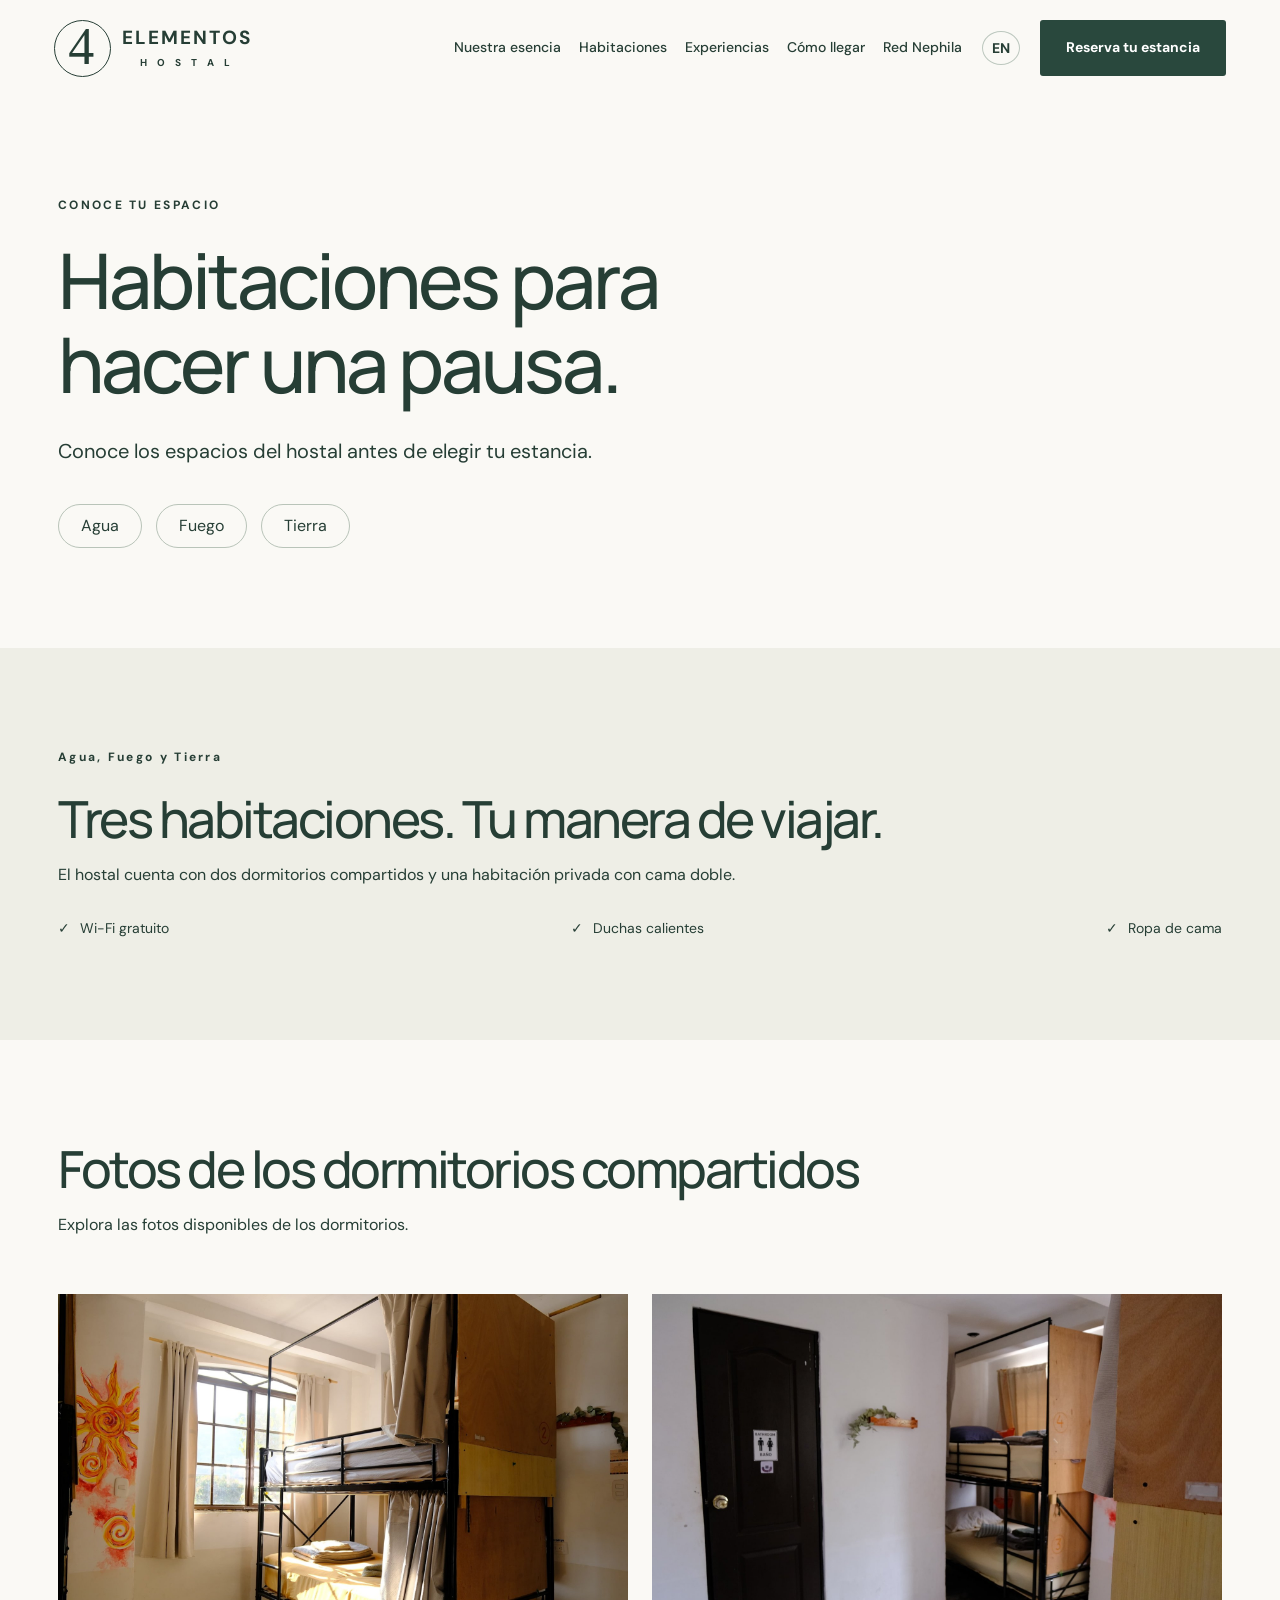
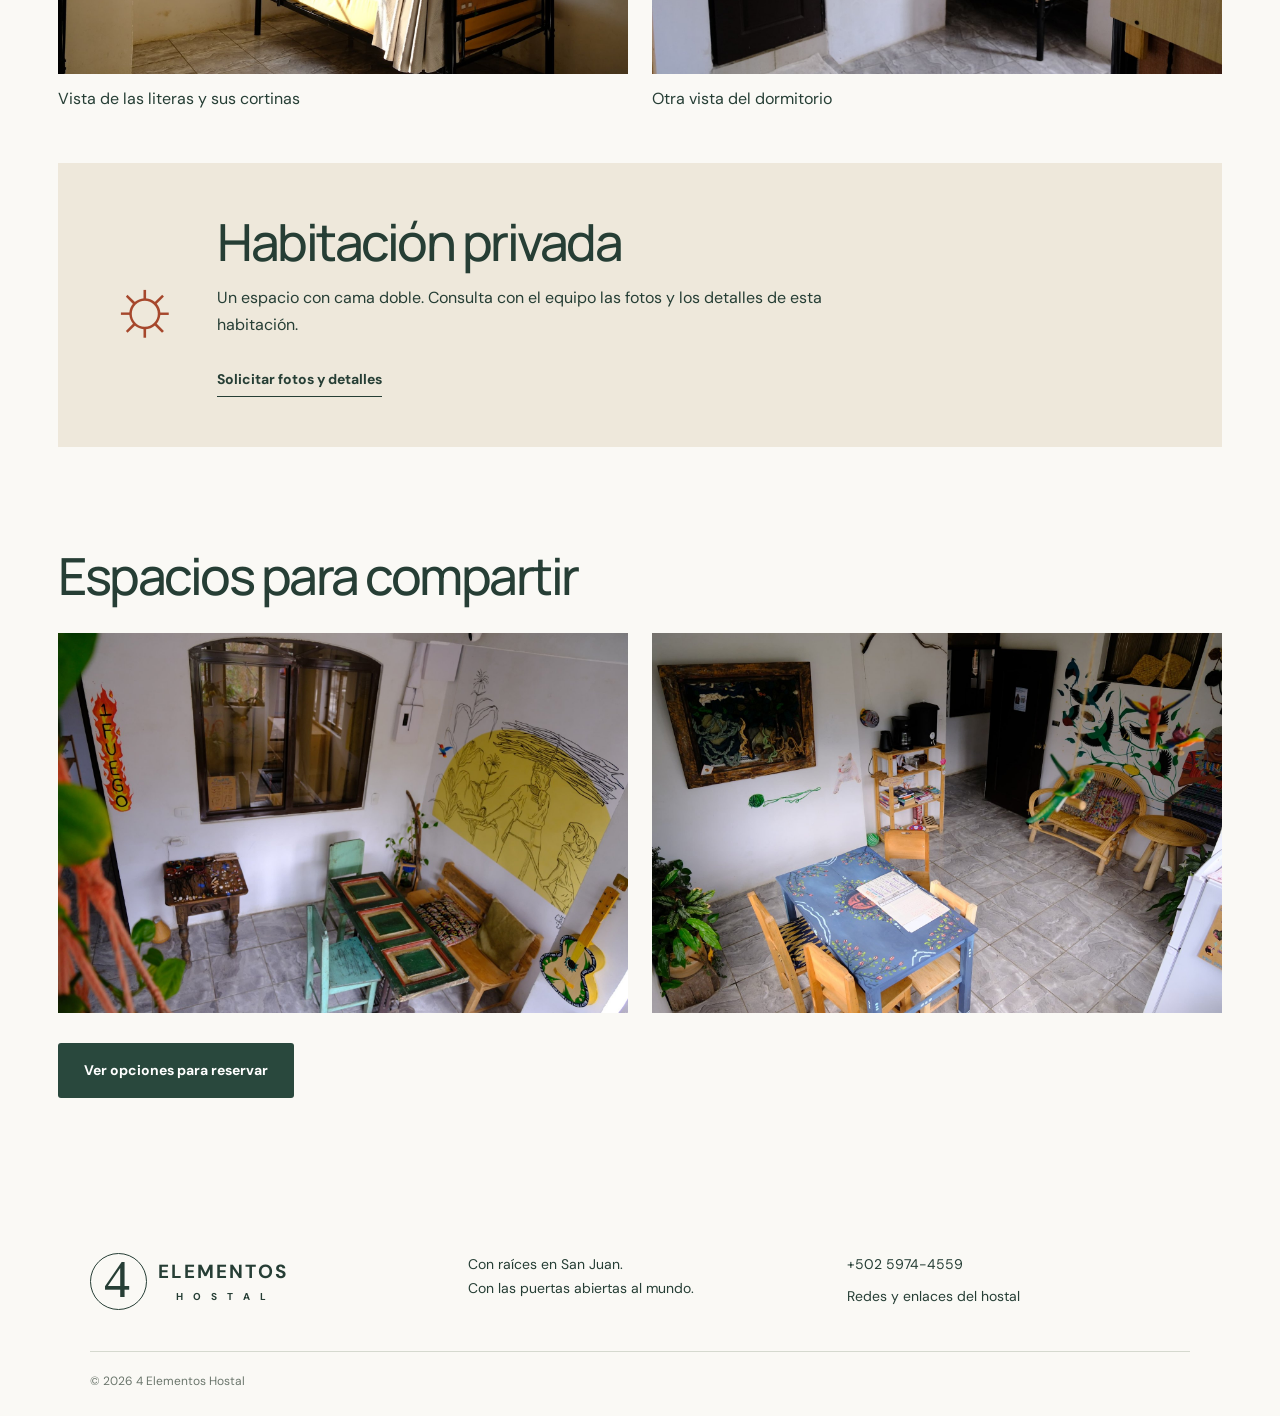
==== habitaciones.html @ 7fc2cef2 "Añadir versión inglesa, galería de habitaciones y página Red Nephila; retirar Hostelworld" ====
<!doctype html>
<html lang="es"><head><meta charset="utf-8"><meta name="viewport" content="width=device-width, initial-scale=1"><title>Habitaciones | 4 Elementos Hostal</title><meta name="description" content="Descansa, comparte y conecta en 4 Elementos Hostal. Hospedaje y experiencias comunitarias en San Juan La Laguna, Guatemala."><link rel="stylesheet" href="style.css"><link rel="icon" href="data:image/svg+xml,%3Csvg xmlns='http://www.w3.org/2000/svg' viewBox='0 0 100 100'%3E%3Crect width='100' height='100' rx='50' fill='%232c493e'/%3E%3Ctext x='50' y='74' text-anchor='middle' font-size='76' fill='white'%3E4%3C/text%3E%3C/svg%3E"></head>
<body><a class="skip" href="#contenido">Ir al contenido</a><header><a class="brand" href="index.html#inicio" aria-label="4 Elementos Hostal, inicio"><span class="brand-mark">4</span><span>ELEMENTOS<small>H O S T A L</small></span></a><button class="menu" aria-expanded="false" aria-controls="nav">Menú</button><nav id="nav"><a href="index.html#nosotros">Nuestra esencia</a><a href="habitaciones.html">Habitaciones</a><a href="index.html#experiencias">Experiencias</a><a href="index.html#ubicacion">Cómo llegar</a><a href="red-nephila.html">Red Nephila</a></nav><a class="language" href="rooms-en.html" lang="en" hreflang="en" aria-label="Read this page in English">EN</a><a class="button header-book" href="index.html#reservar">Reserva tu estancia</a></header>
<main id="contenido"><section class="page-hero wrap"><p class="eyebrow">CONOCE TU ESPACIO</p><h1>Habitaciones para<br>hacer una pausa.</h1><p>Conoce los espacios del hostal antes de elegir tu estancia.</p><div class="room-names"><span>Agua</span><span>Fuego</span><span>Tierra</span></div></section><section class="rooms"><div class="wrap"><p class="eyebrow">Agua, Fuego y Tierra</p><h2>Tres habitaciones. Tu manera de viajar.</h2><p>El hostal cuenta con dos dormitorios compartidos y una habitación privada con cama doble.</p><div class="amenities"><span>Wi-Fi gratuito</span><span>Duchas calientes</span><span>Ropa de cama</span></div></div></section><section class="wrap"><div class="section-head"><div><h2>Fotos de los dormitorios compartidos</h2><p>Explora las fotos disponibles de los dormitorios.</p></div></div><div class="room-gallery"><button data-photo="5" aria-label="Ampliar foto del dormitorio"><img src="assets/hostal-5.jpg" alt="Vista de las literas y sus cortinas"><span>Vista de las literas y sus cortinas</span></button><button data-photo="6" aria-label="Ampliar foto del dormitorio"><img src="assets/hostal-6.jpg" alt="Otra vista del dormitorio"><span>Otra vista del dormitorio</span></button></div><div class="private-detail"><span class="sun" aria-hidden="true">☼</span><div><h2>Habitación privada</h2><p>Un espacio con cama doble. Consulta con el equipo las fotos y los detalles de esta habitación.</p><a class="text-link" href="https://wa.me/50259744559?text=Hola%2C%20%C2%BFpodr%C3%ADan%20compartir%20fotos%20y%20detalles%20de%20la%20habitaci%C3%B3n%20privada%3F" target="_blank" rel="noopener">Solicitar fotos y detalles</a></div></div></section><section class="wrap shared-spaces"><h2>Espacios para compartir</h2><div class="room-gallery"><button data-photo="2" aria-label="Ampliar foto del área común"><img src="assets/hostal-2.jpg" alt="Arte local, guitarra y área de convivencia del hostal" loading="lazy"></button><button data-photo="4" aria-label="Ampliar foto del área común"><img src="assets/hostal-4.jpg" alt="Área común con libros y muebles pintados a mano" loading="lazy"></button></div><a class="button" href="index.html#reservar">Ver opciones para reservar</a></section></main><footer><a class="brand" href="index.html#inicio"><span class="brand-mark">4</span><span>ELEMENTOS<small>H O S T A L</small></span></a><p>Con raíces en San Juan.<br>Con las puertas abiertas al mundo.</p><div><a href="tel:+50259744559">+502 5974-4559</a><a href="https://linktr.ee/4elementoshostal" target="_blank" rel="noopener">Redes y enlaces del hostal</a></div><small>© <span id="year">2026</span> 4 Elementos Hostal</small></footer>
<dialog aria-label="Galería de fotos"><button class="close" aria-label="Cerrar galería">Cerrar ×</button><img alt=""><p></p></dialog><script src="app.js"></script></body></html>
---- style.css ----
@import url('https://fonts.googleapis.com/css2?family=DM+Sans:wght@400;500;600;700&family=Manrope:wght@400;500;600;700;800&display=swap');
:root{--green:#29483d;--ink:#263e35;--paper:#faf9f5;--sand:#e6c394;--rust:#a6472c}*{box-sizing:border-box}html{scroll-behavior:smooth;scroll-padding-top:96px}body{margin:0;background:var(--paper);color:var(--ink);font-family:'DM Sans',sans-serif;font-size:16px;line-height:1.65}a{color:inherit;text-decoration:none}button{font:inherit;cursor:pointer}img{display:block;width:100%;object-fit:cover}a,button{ -webkit-tap-highlight-color:transparent}a:focus-visible,button:focus-visible,summary:focus-visible{outline:3px solid #d28b3b;outline-offset:6px}.skip{position:fixed;top:-100px;background:white;padding:12px;z-index:100}.skip:focus{top:0}header{height:96px;padding:0 4.2%;display:flex;align-items:center;gap:40px;background:var(--paper);position:sticky;top:0;z-index:10}.brand{display:flex;gap:11px;align-items:center;line-height:1.1;font-size:19px;letter-spacing:2px;font-weight:700}.brand small{display:block;text-align:center;font-size:10px;margin-top:8px;letter-spacing:4px}.brand-mark{font-family:Georgia,serif;font-size:52px;font-weight:400;line-height:1;border:1px solid currentColor;border-radius:50%;width:57px;height:57px;text-align:center}nav{display:flex;gap:26px;margin-left:auto;font-size:14px;font-weight:500}nav a:hover,.text-link:hover{color:var(--rust)}.button{display:inline-flex;align-items:center;justify-content:center;background:var(--green);color:white;padding:15px 25px;font-size:14px;font-weight:700;border:1px solid transparent;border-radius:3px;transition:transform .2s,background .2s}.button:hover{transform:translateY(-2px);background:#3d5e50}.menu{display:none}.hero{height:min(740px,calc(100svh - 96px));min-height:560px;position:relative;color:white}.hero-image,.hero-shade{position:absolute;inset:0;height:100%}.hero-image{object-position:center 52%}.hero-shade{background:linear-gradient(90deg,rgba(11,27,21,.78),rgba(11,27,21,.18) 85%),linear-gradient(0deg,rgba(11,27,21,.5),transparent 35%)}.hero-copy{position:relative;padding:82px 7%;}.eyebrow{font-size:12px;font-weight:700;letter-spacing:2.3px;margin:0 0 22px}h1,h2,h3{font-family:Manrope,sans-serif;letter-spacing:-2.5px;font-weight:500;line-height:1.1;margin:0}h1{font-size:clamp(62px,7.1vw,108px);letter-spacing:-5px}h2{font-size:clamp(36px,4vw,58px)}h3{font-size:30px;letter-spacing:-1px}.hero-copy>p:not(.eyebrow){font-size:19px;margin:26px 0 30px;line-height:1.6}.sand{background:var(--sand);color:#263e35}.sand:hover{background:#f0d2ad}.hero-bottom{position:absolute;bottom:28px;left:7%;right:7%;display:flex;justify-content:space-between;font-size:13px;letter-spacing:.6px}.hero-bottom a{border-bottom:1px solid #ffffff80}.elements{display:flex;justify-content:space-evenly;padding:24px 5%;border-bottom:1px solid #deded3;font-size:17px;letter-spacing:2px}.wrap{max-width:1260px;margin:auto;padding:100px 48px}.intro{display:grid;grid-template-columns:1fr 1fr;gap:110px;align-items:center}.intro p:not(.eyebrow){max-width:480px;color:#526057}.text-link{display:inline-block;border-bottom:1px solid currentColor;padding-bottom:5px;font-size:14px;font-weight:700;margin-top:14px}figure{margin:0}figure img{height:510px;object-position:center 65%;border-radius:180px 180px 3px 3px}figcaption{font-size:13px;margin-top:13px;color:#667268;text-align:center}.rooms{background:#eeeee6}.section-head{display:flex;justify-content:space-between;align-items:flex-end;gap:35px;margin-bottom:40px}.section-head>p{font-size:15px;color:#5d695f;margin:0}.room-grid{display:grid;grid-template-columns:1.65fr 1fr;gap:24px}.room-photo{position:relative;min-height:460px;color:white;overflow:hidden}.room-photo img{height:100%;position:absolute}.room-photo:after{content:'';position:absolute;inset:0;background:linear-gradient(0deg,#10231fe6,transparent 80%)}.room-photo>div{position:absolute;bottom:32px;left:32px;right:20px;z-index:1}.room-photo .eyebrow{display:block;margin-bottom:12px}.room-grid a{display:inline-block;border-bottom:1px solid currentColor;margin-top:22px;font-size:14px}.private-room{background:#b85236;color:#fff9ef;padding:34px 40px;display:flex;flex-direction:column;align-items:flex-start;justify-content:center}.private-room h3{font-size:42px}.private-room .sun{font-size:60px;line-height:1;margin-bottom:24px}.private-room p:not(.eyebrow){margin-bottom:0}.amenities{display:flex;flex-wrap:wrap;justify-content:space-between;gap:20px;font-size:14px;margin-top:28px}.amenities span:before{content:'✓';margin-right:10px}.experience-layout{display:grid;grid-template-columns:1.15fr 1fr;gap:70px;align-items:center}.experience-layout>img{height:560px}.experience-list article{padding:24px 0;border-bottom:1px solid #d5d9cf}.experience-list article:first-child{padding-top:0}.experience-list span{font-size:11px;font-weight:700;letter-spacing:2px;color:var(--rust)}.experience-list h3{margin-top:12px}.experience-list p{font-size:15px;color:#5d695f;margin-bottom:0}.gallery-section{padding-bottom:100px}.gallery-section .wrap{padding-top:0;padding-bottom:0}.section-head>span{font-size:13px;color:#667268}.gallery{display:grid;grid-template-columns:1.25fr 1fr 1fr;gap:18px;padding:0 4%}.gallery button{padding:0;border:0;background:none;overflow:hidden}.gallery img{height:310px;transition:transform .5s}.gallery button:hover img{transform:scale(1.04)}.location{border-top:1px solid #d5d9cf;display:grid;grid-template-columns:1fr 1fr;gap:110px}.location .button{margin-top:18px}.arrival{padding-top:10px}.arrival>p{color:#5d695f}.arrival>.text-link{margin:0 0 30px}details{border-top:1px solid #d5d9cf;padding:18px 0}summary{cursor:pointer;font-size:15px;font-weight:600}details p{font-size:14px}.booking{background:var(--green);color:var(--paper);text-align:center;padding:85px 24px}.booking h2{font-size:clamp(42px,5vw,68px)}.booking-buttons{display:flex;justify-content:center;gap:16px;margin-top:28px}.outline{border-color:#a5b4a9}.booking-note{font-size:12px;color:#ccd4c9;margin:22px 0 0}footer{display:grid;grid-template-columns:1fr 1fr 1fr;gap:35px;padding:55px 7% 25px;align-items:start}footer p{font-size:14px;margin:0}footer>div a{display:block;font-size:14px;margin-bottom:8px}footer>small{grid-column:1/-1;border-top:1px solid #d5d9cf;padding-top:20px;font-size:12px;color:#6b766c}dialog{border:0;padding:50px 18px 12px;background:var(--paper);max-width:90vw;max-height:92vh;width:1000px}dialog::backdrop{background:#10231fe6}dialog img{height:70vh;object-fit:contain}dialog p{text-align:center;margin:6px 0}.close{position:absolute;right:16px;top:10px;border:0;background:none;color:var(--ink);font-size:16px}
@media(min-width:1500px){.hero-copy{padding-top:110px}}@media(max-width:1050px){header{gap:18px;padding:0 25px}nav{gap:15px}nav a{font-size:12px}.header-book{padding:12px 16px}.intro,.location{gap:50px}.experience-layout{gap:36px}.brand{font-size:16px}.brand-mark{font-size:45px;width:50px;height:50px}}@media(max-width:760px){header{height:80px;padding:0 20px;gap:14px}.brand{font-size:14px;letter-spacing:1px}.brand small{font-size:8px;letter-spacing:2px}.brand-mark{height:42px;width:42px;font-size:39px}.header-book{margin-left:auto;font-size:12px;padding:11px 13px}.menu{display:block;border:0;background:none;padding:8px;font-size:14px;order:3}nav{display:none;position:absolute;top:80px;left:0;right:0;background:var(--paper);padding:22px;box-shadow:0 8px 12px #0001}nav.open{display:flex;flex-direction:column}nav a{font-size:16px;padding:8px}.hero{min-height:600px;height:calc(90svh - 80px)}.hero-copy{padding:74px 7%}.hero-image{object-position:58% center}.hero h1{font-size:68px;letter-spacing:-3.5px}.hero .eyebrow{font-size:10px;letter-spacing:1.8px}.hero-copy>p:not(.eyebrow){font-size:17px}.hero-bottom{font-size:11px}.hero-bottom span{max-width:170px}.elements{font-size:13px;letter-spacing:1px;padding:20px 10px}.wrap{padding:65px 24px}.intro,.location,.experience-layout{grid-template-columns:1fr;gap:36px}.intro figure img{height:430px;max-width:450px;margin:auto}.section-head{display:block}.section-head>p,.section-head>span{display:block;margin-top:22px}.room-grid{grid-template-columns:1fr}.room-photo{min-height:400px}.private-room{padding:36px;min-height:360px}.private-room h3 br{display:none}.amenities{justify-content:flex-start;gap:15px 22px;font-size:13px}.experience-layout>img{height:350px}.gallery{padding:0 24px;gap:10px;grid-template-columns:1fr 1fr}.gallery button:first-child{grid-column:1/-1}.gallery img{height:190px}.gallery button:first-child img{height:280px}.gallery-section{padding-bottom:60px}.booking-buttons{flex-direction:column;max-width:320px;margin:28px auto 0}footer{grid-template-columns:1fr;padding:40px 24px 24px;gap:25px}.booking{padding:65px 24px}html{scroll-padding-top:80px}dialog img{height:60vh}h2{letter-spacing:-1.5px}}
@media(prefers-reduced-motion:reduce){html{scroll-behavior:auto}*{transition:none!important}}
.language{font-size:14px;font-weight:700;border:1px solid #bdc8bf;border-radius:50%;padding:9px;line-height:1;flex-shrink:0}.language:hover{background:#e6c394}.page-hero h1{font-size:clamp(46px,6vw,80px);letter-spacing:-3px}.page-hero>p:not(.eyebrow){max-width:620px;font-size:20px;margin:28px 0}.room-names{display:flex;gap:14px;margin-top:36px}.room-names span{border:1px solid #b9c4b9;padding:8px 22px;border-radius:30px}.room-gallery{display:grid;grid-template-columns:1fr 1fr;gap:24px;margin:30px 0}.room-gallery button{padding:0;border:0;background:none;color:var(--ink);text-align:left;font-size:16px}.room-gallery img{height:380px;object-fit:cover}.room-gallery span{display:block;padding-top:12px}.private-detail{display:flex;align-items:center;gap:36px;padding:50px;background:#eee8db;margin-top:50px}.private-detail .sun{font-size:80px;color:var(--rust)}.private-detail p{max-width:650px}.shared-spaces{padding-top:0}.nephila-hero{background:var(--green);color:var(--paper)}.nephila-hero h1{font-size:clamp(56px,9vw,120px)}.nephila-hero p:not(.eyebrow){max-width:670px;font-size:22px;margin:30px 0 0}.network-sections{max-width:1000px}.network-sections article{padding:0 0 48px;margin-bottom:48px;border-bottom:1px solid #cbd3c7}.network-sections article>p:not(.eyebrow){max-width:650px;font-size:18px}.network-sections h2{font-size:42px}header{gap:20px}nav{gap:18px}.header-book{white-space:nowrap}
@media(max-width:1100px) and (min-width:761px){header{padding:0 18px;gap:12px}.brand{font-size:14px}.brand-mark{width:42px;height:42px;font-size:39px}nav{gap:12px}nav a{font-size:12px}.header-book{font-size:12px;padding:12px}.language{padding:7px}}
@media(max-width:850px){header{height:80px;padding:0 16px;gap:12px}.menu{display:block;border:0;background:none;padding:8px;font-size:14px;order:3}nav{display:none;position:absolute;top:80px;left:0;right:0;background:var(--paper);padding:22px;box-shadow:0 8px 12px #0001}nav.open{display:flex;flex-direction:column}nav a{font-size:16px;padding:8px}.language{margin-left:auto}.header-book{margin-left:0}.room-gallery img{height:280px}.page-hero{padding-top:64px}}
@media(max-width:520px){header .brand{font-size:11px;gap:6px}header .brand-mark{width:35px;height:35px;font-size:32px}header .brand small{font-size:7px;letter-spacing:1px}.header-book{font-size:11px;padding:9px 7px}header{gap:7px;padding:0 10px}.menu{font-size:12px;padding:5px}.language{font-size:12px;padding:7px}.room-gallery{grid-template-columns:1fr}.room-gallery img{height:290px}.private-detail{padding:28px;display:block}.private-detail .sun{font-size:50px}.page-hero h1{letter-spacing:-2px}.network-sections h2{font-size:34px}}
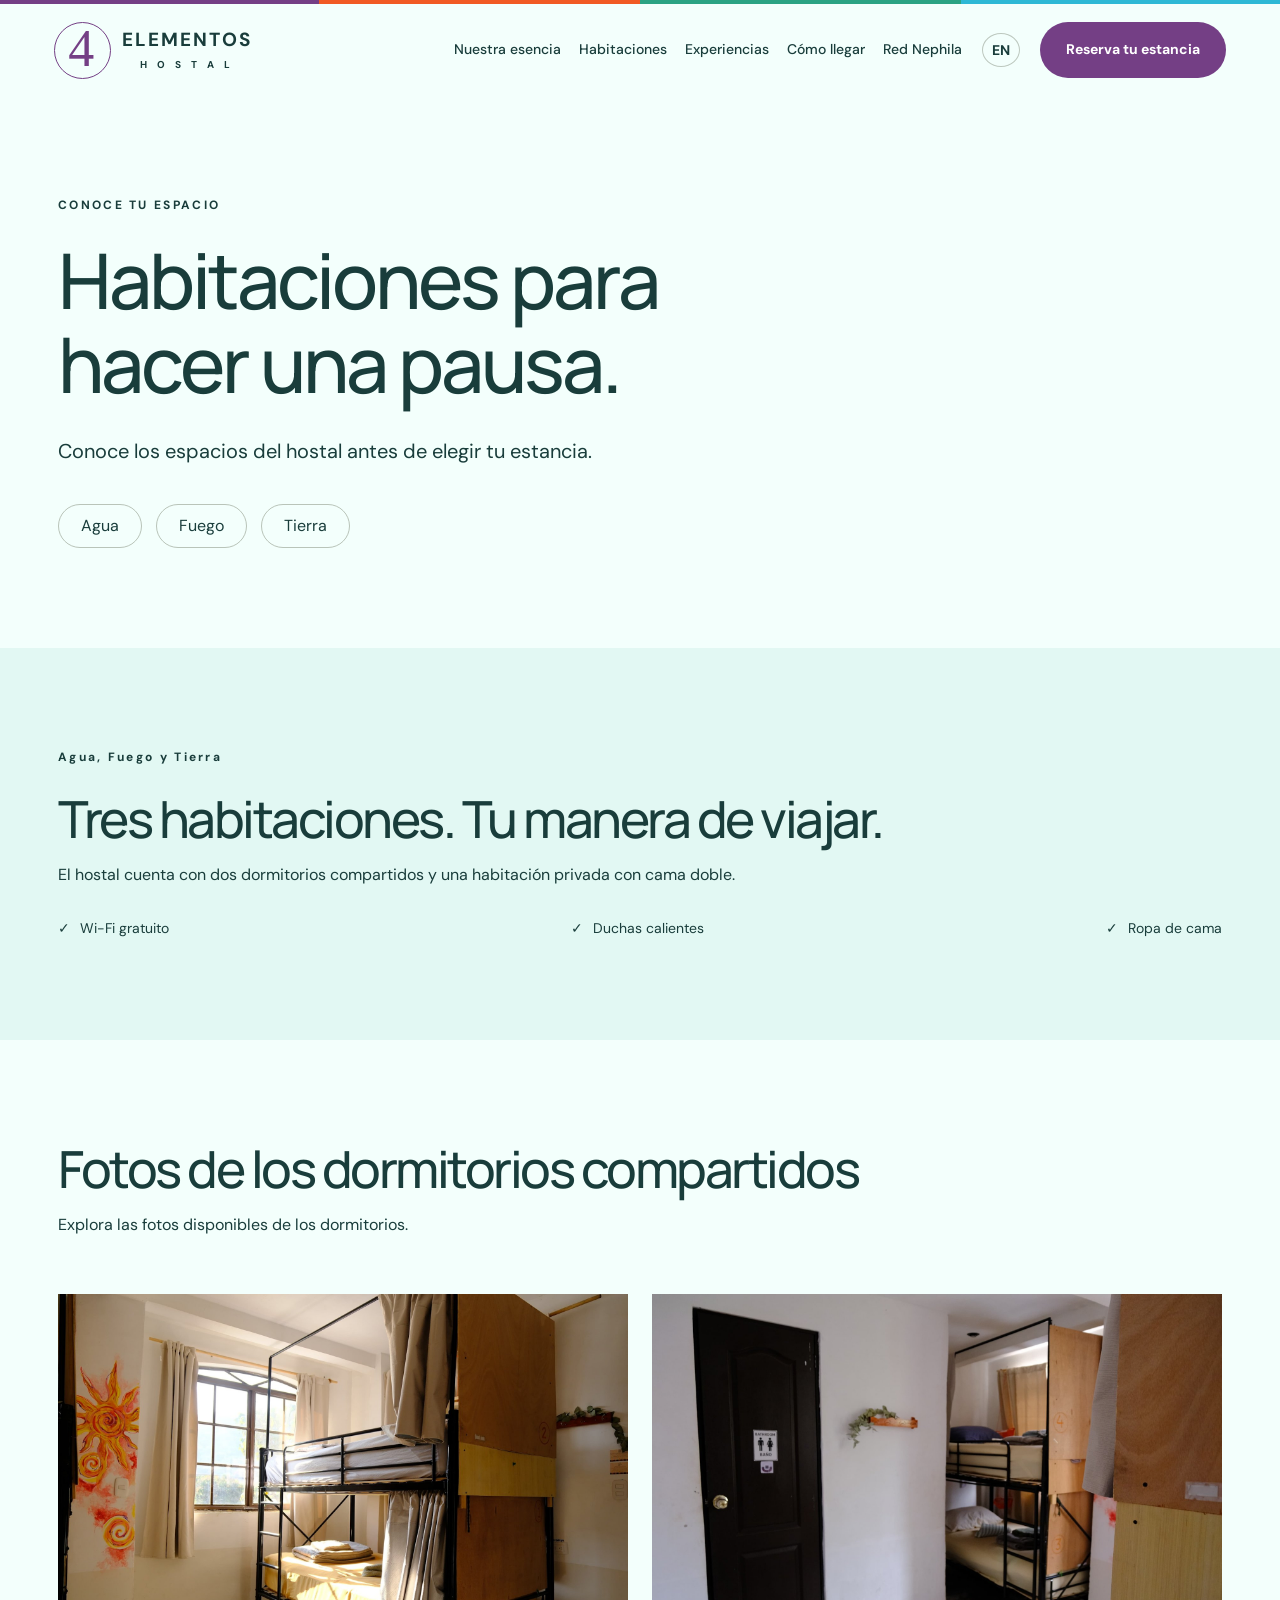
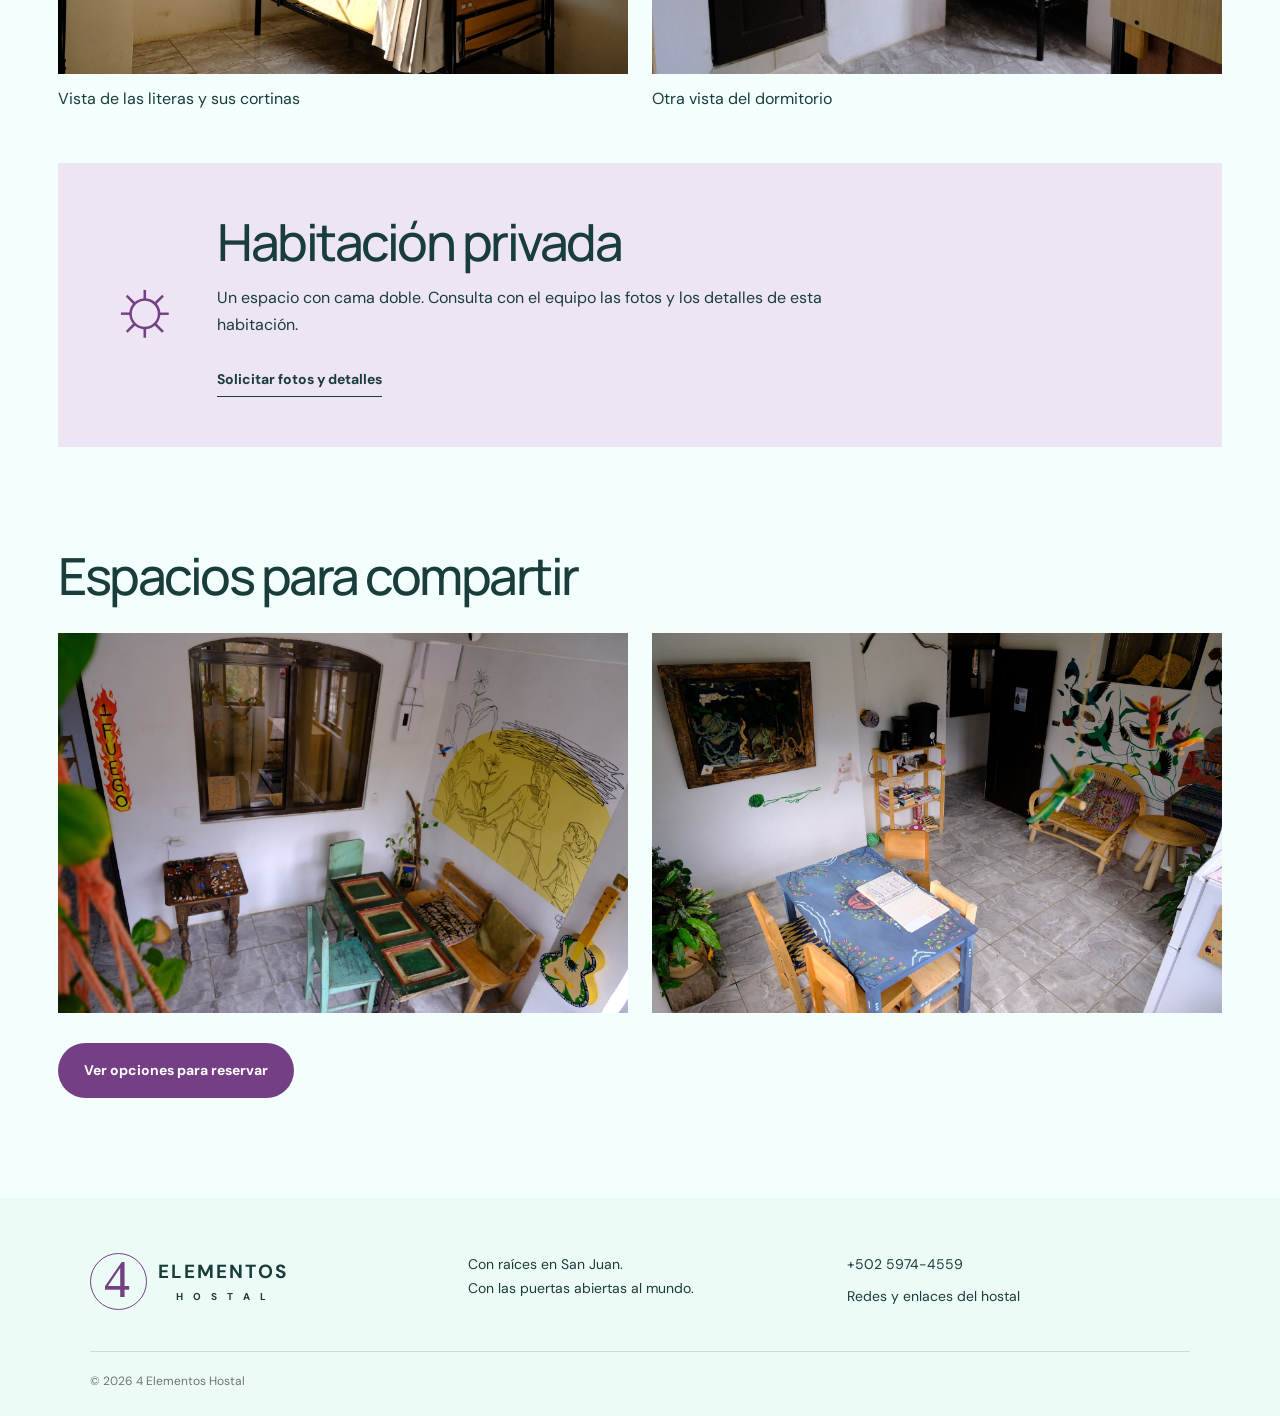
==== commit aa03e6f9: "Apply ethical tourism brochure palette, artwork and bilingual network content" ====
--- a/habitaciones.html
+++ b/habitaciones.html
@@ -1,5 +1,5 @@
 <!doctype html>
-<html lang="es"><head><meta charset="utf-8"><meta name="viewport" content="width=device-width, initial-scale=1"><title>Habitaciones | 4 Elementos Hostal</title><meta name="description" content="Descansa, comparte y conecta en 4 Elementos Hostal. Hospedaje y experiencias comunitarias en San Juan La Laguna, Guatemala."><link rel="stylesheet" href="style.css"><link rel="icon" href="data:image/svg+xml,%3Csvg xmlns='http://www.w3.org/2000/svg' viewBox='0 0 100 100'%3E%3Crect width='100' height='100' rx='50' fill='%232c493e'/%3E%3Ctext x='50' y='74' text-anchor='middle' font-size='76' fill='white'%3E4%3C/text%3E%3C/svg%3E"></head>
+<html lang="es"><head><meta charset="utf-8"><meta name="viewport" content="width=device-width, initial-scale=1"><title>Habitaciones | 4 Elementos Hostal</title><meta name="description" content="Descansa, comparte y conecta en 4 Elementos Hostal. Hospedaje y experiencias comunitarias en San Juan La Laguna, Guatemala."><link rel="stylesheet" href="style.css?v=20261125"><link rel="icon" href="data:image/svg+xml,%3Csvg xmlns='http://www.w3.org/2000/svg' viewBox='0 0 100 100'%3E%3Crect width='100' height='100' rx='50' fill='%232c493e'/%3E%3Ctext x='50' y='74' text-anchor='middle' font-size='76' fill='white'%3E4%3C/text%3E%3C/svg%3E"></head>
 <body><a class="skip" href="#contenido">Ir al contenido</a><header><a class="brand" href="index.html#inicio" aria-label="4 Elementos Hostal, inicio"><span class="brand-mark">4</span><span>ELEMENTOS<small>H O S T A L</small></span></a><button class="menu" aria-expanded="false" aria-controls="nav">Menú</button><nav id="nav"><a href="index.html#nosotros">Nuestra esencia</a><a href="habitaciones.html">Habitaciones</a><a href="index.html#experiencias">Experiencias</a><a href="index.html#ubicacion">Cómo llegar</a><a href="red-nephila.html">Red Nephila</a></nav><a class="language" href="rooms-en.html" lang="en" hreflang="en" aria-label="Read this page in English">EN</a><a class="button header-book" href="index.html#reservar">Reserva tu estancia</a></header>
 <main id="contenido"><section class="page-hero wrap"><p class="eyebrow">CONOCE TU ESPACIO</p><h1>Habitaciones para<br>hacer una pausa.</h1><p>Conoce los espacios del hostal antes de elegir tu estancia.</p><div class="room-names"><span>Agua</span><span>Fuego</span><span>Tierra</span></div></section><section class="rooms"><div class="wrap"><p class="eyebrow">Agua, Fuego y Tierra</p><h2>Tres habitaciones. Tu manera de viajar.</h2><p>El hostal cuenta con dos dormitorios compartidos y una habitación privada con cama doble.</p><div class="amenities"><span>Wi-Fi gratuito</span><span>Duchas calientes</span><span>Ropa de cama</span></div></div></section><section class="wrap"><div class="section-head"><div><h2>Fotos de los dormitorios compartidos</h2><p>Explora las fotos disponibles de los dormitorios.</p></div></div><div class="room-gallery"><button data-photo="5" aria-label="Ampliar foto del dormitorio"><img src="assets/hostal-5.jpg" alt="Vista de las literas y sus cortinas"><span>Vista de las literas y sus cortinas</span></button><button data-photo="6" aria-label="Ampliar foto del dormitorio"><img src="assets/hostal-6.jpg" alt="Otra vista del dormitorio"><span>Otra vista del dormitorio</span></button></div><div class="private-detail"><span class="sun" aria-hidden="true">☼</span><div><h2>Habitación privada</h2><p>Un espacio con cama doble. Consulta con el equipo las fotos y los detalles de esta habitación.</p><a class="text-link" href="https://wa.me/50259744559?text=Hola%2C%20%C2%BFpodr%C3%ADan%20compartir%20fotos%20y%20detalles%20de%20la%20habitaci%C3%B3n%20privada%3F" target="_blank" rel="noopener">Solicitar fotos y detalles</a></div></div></section><section class="wrap shared-spaces"><h2>Espacios para compartir</h2><div class="room-gallery"><button data-photo="2" aria-label="Ampliar foto del área común"><img src="assets/hostal-2.jpg" alt="Arte local, guitarra y área de convivencia del hostal" loading="lazy"></button><button data-photo="4" aria-label="Ampliar foto del área común"><img src="assets/hostal-4.jpg" alt="Área común con libros y muebles pintados a mano" loading="lazy"></button></div><a class="button" href="index.html#reservar">Ver opciones para reservar</a></section></main><footer><a class="brand" href="index.html#inicio"><span class="brand-mark">4</span><span>ELEMENTOS<small>H O S T A L</small></span></a><p>Con raíces en San Juan.<br>Con las puertas abiertas al mundo.</p><div><a href="tel:+50259744559">+502 5974-4559</a><a href="https://linktr.ee/4elementoshostal" target="_blank" rel="noopener">Redes y enlaces del hostal</a></div><small>© <span id="year">2026</span> 4 Elementos Hostal</small></footer>
 <dialog aria-label="Galería de fotos"><button class="close" aria-label="Cerrar galería">Cerrar ×</button><img alt=""><p></p></dialog><script src="app.js"></script></body></html>
--- a/style.css
+++ b/style.css
@@ -1,8 +1,14 @@
 @import url('https://fonts.googleapis.com/css2?family=DM+Sans:wght@400;500;600;700&family=Manrope:wght@400;500;600;700;800&display=swap');
-:root{--green:#29483d;--ink:#263e35;--paper:#faf9f5;--sand:#e6c394;--rust:#a6472c}*{box-sizing:border-box}html{scroll-behavior:smooth;scroll-padding-top:96px}body{margin:0;background:var(--paper);color:var(--ink);font-family:'DM Sans',sans-serif;font-size:16px;line-height:1.65}a{color:inherit;text-decoration:none}button{font:inherit;cursor:pointer}img{display:block;width:100%;object-fit:cover}a,button{ -webkit-tap-highlight-color:transparent}a:focus-visible,button:focus-visible,summary:focus-visible{outline:3px solid #d28b3b;outline-offset:6px}.skip{position:fixed;top:-100px;background:white;padding:12px;z-index:100}.skip:focus{top:0}header{height:96px;padding:0 4.2%;display:flex;align-items:center;gap:40px;background:var(--paper);position:sticky;top:0;z-index:10}.brand{display:flex;gap:11px;align-items:center;line-height:1.1;font-size:19px;letter-spacing:2px;font-weight:700}.brand small{display:block;text-align:center;font-size:10px;margin-top:8px;letter-spacing:4px}.brand-mark{font-family:Georgia,serif;font-size:52px;font-weight:400;line-height:1;border:1px solid currentColor;border-radius:50%;width:57px;height:57px;text-align:center}nav{display:flex;gap:26px;margin-left:auto;font-size:14px;font-weight:500}nav a:hover,.text-link:hover{color:var(--rust)}.button{display:inline-flex;align-items:center;justify-content:center;background:var(--green);color:white;padding:15px 25px;font-size:14px;font-weight:700;border:1px solid transparent;border-radius:3px;transition:transform .2s,background .2s}.button:hover{transform:translateY(-2px);background:#3d5e50}.menu{display:none}.hero{height:min(740px,calc(100svh - 96px));min-height:560px;position:relative;color:white}.hero-image,.hero-shade{position:absolute;inset:0;height:100%}.hero-image{object-position:center 52%}.hero-shade{background:linear-gradient(90deg,rgba(11,27,21,.78),rgba(11,27,21,.18) 85%),linear-gradient(0deg,rgba(11,27,21,.5),transparent 35%)}.hero-copy{position:relative;padding:82px 7%;}.eyebrow{font-size:12px;font-weight:700;letter-spacing:2.3px;margin:0 0 22px}h1,h2,h3{font-family:Manrope,sans-serif;letter-spacing:-2.5px;font-weight:500;line-height:1.1;margin:0}h1{font-size:clamp(62px,7.1vw,108px);letter-spacing:-5px}h2{font-size:clamp(36px,4vw,58px)}h3{font-size:30px;letter-spacing:-1px}.hero-copy>p:not(.eyebrow){font-size:19px;margin:26px 0 30px;line-height:1.6}.sand{background:var(--sand);color:#263e35}.sand:hover{background:#f0d2ad}.hero-bottom{position:absolute;bottom:28px;left:7%;right:7%;display:flex;justify-content:space-between;font-size:13px;letter-spacing:.6px}.hero-bottom a{border-bottom:1px solid #ffffff80}.elements{display:flex;justify-content:space-evenly;padding:24px 5%;border-bottom:1px solid #deded3;font-size:17px;letter-spacing:2px}.wrap{max-width:1260px;margin:auto;padding:100px 48px}.intro{display:grid;grid-template-columns:1fr 1fr;gap:110px;align-items:center}.intro p:not(.eyebrow){max-width:480px;color:#526057}.text-link{display:inline-block;border-bottom:1px solid currentColor;padding-bottom:5px;font-size:14px;font-weight:700;margin-top:14px}figure{margin:0}figure img{height:510px;object-position:center 65%;border-radius:180px 180px 3px 3px}figcaption{font-size:13px;margin-top:13px;color:#667268;text-align:center}.rooms{background:#eeeee6}.section-head{display:flex;justify-content:space-between;align-items:flex-end;gap:35px;margin-bottom:40px}.section-head>p{font-size:15px;color:#5d695f;margin:0}.room-grid{display:grid;grid-template-columns:1.65fr 1fr;gap:24px}.room-photo{position:relative;min-height:460px;color:white;overflow:hidden}.room-photo img{height:100%;position:absolute}.room-photo:after{content:'';position:absolute;inset:0;background:linear-gradient(0deg,#10231fe6,transparent 80%)}.room-photo>div{position:absolute;bottom:32px;left:32px;right:20px;z-index:1}.room-photo .eyebrow{display:block;margin-bottom:12px}.room-grid a{display:inline-block;border-bottom:1px solid currentColor;margin-top:22px;font-size:14px}.private-room{background:#b85236;color:#fff9ef;padding:34px 40px;display:flex;flex-direction:column;align-items:flex-start;justify-content:center}.private-room h3{font-size:42px}.private-room .sun{font-size:60px;line-height:1;margin-bottom:24px}.private-room p:not(.eyebrow){margin-bottom:0}.amenities{display:flex;flex-wrap:wrap;justify-content:space-between;gap:20px;font-size:14px;margin-top:28px}.amenities span:before{content:'✓';margin-right:10px}.experience-layout{display:grid;grid-template-columns:1.15fr 1fr;gap:70px;align-items:center}.experience-layout>img{height:560px}.experience-list article{padding:24px 0;border-bottom:1px solid #d5d9cf}.experience-list article:first-child{padding-top:0}.experience-list span{font-size:11px;font-weight:700;letter-spacing:2px;color:var(--rust)}.experience-list h3{margin-top:12px}.experience-list p{font-size:15px;color:#5d695f;margin-bottom:0}.gallery-section{padding-bottom:100px}.gallery-section .wrap{padding-top:0;padding-bottom:0}.section-head>span{font-size:13px;color:#667268}.gallery{display:grid;grid-template-columns:1.25fr 1fr 1fr;gap:18px;padding:0 4%}.gallery button{padding:0;border:0;background:none;overflow:hidden}.gallery img{height:310px;transition:transform .5s}.gallery button:hover img{transform:scale(1.04)}.location{border-top:1px solid #d5d9cf;display:grid;grid-template-columns:1fr 1fr;gap:110px}.location .button{margin-top:18px}.arrival{padding-top:10px}.arrival>p{color:#5d695f}.arrival>.text-link{margin:0 0 30px}details{border-top:1px solid #d5d9cf;padding:18px 0}summary{cursor:pointer;font-size:15px;font-weight:600}details p{font-size:14px}.booking{background:var(--green);color:var(--paper);text-align:center;padding:85px 24px}.booking h2{font-size:clamp(42px,5vw,68px)}.booking-buttons{display:flex;justify-content:center;gap:16px;margin-top:28px}.outline{border-color:#a5b4a9}.booking-note{font-size:12px;color:#ccd4c9;margin:22px 0 0}footer{display:grid;grid-template-columns:1fr 1fr 1fr;gap:35px;padding:55px 7% 25px;align-items:start}footer p{font-size:14px;margin:0}footer>div a{display:block;font-size:14px;margin-bottom:8px}footer>small{grid-column:1/-1;border-top:1px solid #d5d9cf;padding-top:20px;font-size:12px;color:#6b766c}dialog{border:0;padding:50px 18px 12px;background:var(--paper);max-width:90vw;max-height:92vh;width:1000px}dialog::backdrop{background:#10231fe6}dialog img{height:70vh;object-fit:contain}dialog p{text-align:center;margin:6px 0}.close{position:absolute;right:16px;top:10px;border:0;background:none;color:var(--ink);font-size:16px}
+:root{--green:#07583e;--ink:#193d3b;--paper:#f3fffc;--sand:#a8ded5;--rust:#743f85;--purple:#743f85;--orange:#f15a24;--aqua:#2db8d5}*{box-sizing:border-box}html{scroll-behavior:smooth;scroll-padding-top:96px}body{margin:0;background:var(--paper);color:var(--ink);font-family:'DM Sans',sans-serif;font-size:16px;line-height:1.65}a{color:inherit;text-decoration:none}button{font:inherit;cursor:pointer}img{display:block;width:100%;object-fit:cover}a,button{ -webkit-tap-highlight-color:transparent}a:focus-visible,button:focus-visible,summary:focus-visible{outline:3px solid #d28b3b;outline-offset:6px}.skip{position:fixed;top:-100px;background:white;padding:12px;z-index:100}.skip:focus{top:0}header{height:96px;padding:0 4.2%;display:flex;align-items:center;gap:40px;background:var(--paper);position:sticky;top:0;z-index:10}.brand{display:flex;gap:11px;align-items:center;line-height:1.1;font-size:19px;letter-spacing:2px;font-weight:700}.brand small{display:block;text-align:center;font-size:10px;margin-top:8px;letter-spacing:4px}.brand-mark{font-family:Georgia,serif;font-size:52px;font-weight:400;line-height:1;border:1px solid currentColor;border-radius:50%;width:57px;height:57px;text-align:center}nav{display:flex;gap:26px;margin-left:auto;font-size:14px;font-weight:500}nav a:hover,.text-link:hover{color:var(--rust)}.button{display:inline-flex;align-items:center;justify-content:center;background:var(--green);color:white;padding:15px 25px;font-size:14px;font-weight:700;border:1px solid transparent;border-radius:3px;transition:transform .2s,background .2s}.button:hover{transform:translateY(-2px);background:#3d5e50}.menu{display:none}.hero{height:min(740px,calc(100svh - 96px));min-height:560px;position:relative;color:white}.hero-image,.hero-shade{position:absolute;inset:0;height:100%}.hero-image{object-position:center 52%}.hero-shade{background:linear-gradient(90deg,rgba(11,27,21,.78),rgba(11,27,21,.18) 85%),linear-gradient(0deg,rgba(11,27,21,.5),transparent 35%)}.hero-copy{position:relative;padding:82px 7%;}.eyebrow{font-size:12px;font-weight:700;letter-spacing:2.3px;margin:0 0 22px}h1,h2,h3{font-family:Manrope,sans-serif;letter-spacing:-2.5px;font-weight:500;line-height:1.1;margin:0}h1{font-size:clamp(62px,7.1vw,108px);letter-spacing:-5px}h2{font-size:clamp(36px,4vw,58px)}h3{font-size:30px;letter-spacing:-1px}.hero-copy>p:not(.eyebrow){font-size:19px;margin:26px 0 30px;line-height:1.6}.sand{background:var(--sand);color:#263e35}.sand:hover{background:#f0d2ad}.hero-bottom{position:absolute;bottom:28px;left:7%;right:7%;display:flex;justify-content:space-between;font-size:13px;letter-spacing:.6px}.hero-bottom a{border-bottom:1px solid #ffffff80}.elements{display:flex;justify-content:space-evenly;padding:24px 5%;border-bottom:1px solid #deded3;font-size:17px;letter-spacing:2px}.wrap{max-width:1260px;margin:auto;padding:100px 48px}.intro{display:grid;grid-template-columns:1fr 1fr;gap:110px;align-items:center}.intro p:not(.eyebrow){max-width:480px;color:#526057}.text-link{display:inline-block;border-bottom:1px solid currentColor;padding-bottom:5px;font-size:14px;font-weight:700;margin-top:14px}figure{margin:0}figure img{height:510px;object-position:center 65%;border-radius:180px 180px 3px 3px}figcaption{font-size:13px;margin-top:13px;color:#667268;text-align:center}.rooms{background:#eeeee6}.section-head{display:flex;justify-content:space-between;align-items:flex-end;gap:35px;margin-bottom:40px}.section-head>p{font-size:15px;color:#5d695f;margin:0}.room-grid{display:grid;grid-template-columns:1.65fr 1fr;gap:24px}.room-photo{position:relative;min-height:460px;color:white;overflow:hidden}.room-photo img{height:100%;position:absolute}.room-photo:after{content:'';position:absolute;inset:0;background:linear-gradient(0deg,#10231fe6,transparent 80%)}.room-photo>div{position:absolute;bottom:32px;left:32px;right:20px;z-index:1}.room-photo .eyebrow{display:block;margin-bottom:12px}.room-grid a{display:inline-block;border-bottom:1px solid currentColor;margin-top:22px;font-size:14px}.private-room{background:#b85236;color:#fff9ef;padding:34px 40px;display:flex;flex-direction:column;align-items:flex-start;justify-content:center}.private-room h3{font-size:42px}.private-room .sun{font-size:60px;line-height:1;margin-bottom:24px}.private-room p:not(.eyebrow){margin-bottom:0}.amenities{display:flex;flex-wrap:wrap;justify-content:space-between;gap:20px;font-size:14px;margin-top:28px}.amenities span:before{content:'✓';margin-right:10px}.experience-layout{display:grid;grid-template-columns:1.15fr 1fr;gap:70px;align-items:center}.experience-layout>img{height:560px}.experience-list article{padding:24px 0;border-bottom:1px solid #d5d9cf}.experience-list article:first-child{padding-top:0}.experience-list span{font-size:11px;font-weight:700;letter-spacing:2px;color:var(--rust)}.experience-list h3{margin-top:12px}.experience-list p{font-size:15px;color:#5d695f;margin-bottom:0}.gallery-section{padding-bottom:100px}.gallery-section .wrap{padding-top:0;padding-bottom:0}.section-head>span{font-size:13px;color:#667268}.gallery{display:grid;grid-template-columns:1.25fr 1fr 1fr;gap:18px;padding:0 4%}.gallery button{padding:0;border:0;background:none;overflow:hidden}.gallery img{height:310px;transition:transform .5s}.gallery button:hover img{transform:scale(1.04)}.location{border-top:1px solid #d5d9cf;display:grid;grid-template-columns:1fr 1fr;gap:110px}.location .button{margin-top:18px}.arrival{padding-top:10px}.arrival>p{color:#5d695f}.arrival>.text-link{margin:0 0 30px}details{border-top:1px solid #d5d9cf;padding:18px 0}summary{cursor:pointer;font-size:15px;font-weight:600}details p{font-size:14px}.booking{background:var(--green);color:var(--paper);text-align:center;padding:85px 24px}.booking h2{font-size:clamp(42px,5vw,68px)}.booking-buttons{display:flex;justify-content:center;gap:16px;margin-top:28px}.outline{border-color:#a5b4a9}.booking-note{font-size:12px;color:#ccd4c9;margin:22px 0 0}footer{display:grid;grid-template-columns:1fr 1fr 1fr;gap:35px;padding:55px 7% 25px;align-items:start}footer p{font-size:14px;margin:0}footer>div a{display:block;font-size:14px;margin-bottom:8px}footer>small{grid-column:1/-1;border-top:1px solid #d5d9cf;padding-top:20px;font-size:12px;color:#6b766c}dialog{border:0;padding:50px 18px 12px;background:var(--paper);max-width:90vw;max-height:92vh;width:1000px}dialog::backdrop{background:#10231fe6}dialog img{height:70vh;object-fit:contain}dialog p{text-align:center;margin:6px 0}.close{position:absolute;right:16px;top:10px;border:0;background:none;color:var(--ink);font-size:16px}
 @media(min-width:1500px){.hero-copy{padding-top:110px}}@media(max-width:1050px){header{gap:18px;padding:0 25px}nav{gap:15px}nav a{font-size:12px}.header-book{padding:12px 16px}.intro,.location{gap:50px}.experience-layout{gap:36px}.brand{font-size:16px}.brand-mark{font-size:45px;width:50px;height:50px}}@media(max-width:760px){header{height:80px;padding:0 20px;gap:14px}.brand{font-size:14px;letter-spacing:1px}.brand small{font-size:8px;letter-spacing:2px}.brand-mark{height:42px;width:42px;font-size:39px}.header-book{margin-left:auto;font-size:12px;padding:11px 13px}.menu{display:block;border:0;background:none;padding:8px;font-size:14px;order:3}nav{display:none;position:absolute;top:80px;left:0;right:0;background:var(--paper);padding:22px;box-shadow:0 8px 12px #0001}nav.open{display:flex;flex-direction:column}nav a{font-size:16px;padding:8px}.hero{min-height:600px;height:calc(90svh - 80px)}.hero-copy{padding:74px 7%}.hero-image{object-position:58% center}.hero h1{font-size:68px;letter-spacing:-3.5px}.hero .eyebrow{font-size:10px;letter-spacing:1.8px}.hero-copy>p:not(.eyebrow){font-size:17px}.hero-bottom{font-size:11px}.hero-bottom span{max-width:170px}.elements{font-size:13px;letter-spacing:1px;padding:20px 10px}.wrap{padding:65px 24px}.intro,.location,.experience-layout{grid-template-columns:1fr;gap:36px}.intro figure img{height:430px;max-width:450px;margin:auto}.section-head{display:block}.section-head>p,.section-head>span{display:block;margin-top:22px}.room-grid{grid-template-columns:1fr}.room-photo{min-height:400px}.private-room{padding:36px;min-height:360px}.private-room h3 br{display:none}.amenities{justify-content:flex-start;gap:15px 22px;font-size:13px}.experience-layout>img{height:350px}.gallery{padding:0 24px;gap:10px;grid-template-columns:1fr 1fr}.gallery button:first-child{grid-column:1/-1}.gallery img{height:190px}.gallery button:first-child img{height:280px}.gallery-section{padding-bottom:60px}.booking-buttons{flex-direction:column;max-width:320px;margin:28px auto 0}footer{grid-template-columns:1fr;padding:40px 24px 24px;gap:25px}.booking{padding:65px 24px}html{scroll-padding-top:80px}dialog img{height:60vh}h2{letter-spacing:-1.5px}}
 @media(prefers-reduced-motion:reduce){html{scroll-behavior:auto}*{transition:none!important}}
 .language{font-size:14px;font-weight:700;border:1px solid #bdc8bf;border-radius:50%;padding:9px;line-height:1;flex-shrink:0}.language:hover{background:#e6c394}.page-hero h1{font-size:clamp(46px,6vw,80px);letter-spacing:-3px}.page-hero>p:not(.eyebrow){max-width:620px;font-size:20px;margin:28px 0}.room-names{display:flex;gap:14px;margin-top:36px}.room-names span{border:1px solid #b9c4b9;padding:8px 22px;border-radius:30px}.room-gallery{display:grid;grid-template-columns:1fr 1fr;gap:24px;margin:30px 0}.room-gallery button{padding:0;border:0;background:none;color:var(--ink);text-align:left;font-size:16px}.room-gallery img{height:380px;object-fit:cover}.room-gallery span{display:block;padding-top:12px}.private-detail{display:flex;align-items:center;gap:36px;padding:50px;background:#eee8db;margin-top:50px}.private-detail .sun{font-size:80px;color:var(--rust)}.private-detail p{max-width:650px}.shared-spaces{padding-top:0}.nephila-hero{background:var(--green);color:var(--paper)}.nephila-hero h1{font-size:clamp(56px,9vw,120px)}.nephila-hero p:not(.eyebrow){max-width:670px;font-size:22px;margin:30px 0 0}.network-sections{max-width:1000px}.network-sections article{padding:0 0 48px;margin-bottom:48px;border-bottom:1px solid #cbd3c7}.network-sections article>p:not(.eyebrow){max-width:650px;font-size:18px}.network-sections h2{font-size:42px}header{gap:20px}nav{gap:18px}.header-book{white-space:nowrap}
 @media(max-width:1100px) and (min-width:761px){header{padding:0 18px;gap:12px}.brand{font-size:14px}.brand-mark{width:42px;height:42px;font-size:39px}nav{gap:12px}nav a{font-size:12px}.header-book{font-size:12px;padding:12px}.language{padding:7px}}
 @media(max-width:850px){header{height:80px;padding:0 16px;gap:12px}.menu{display:block;border:0;background:none;padding:8px;font-size:14px;order:3}nav{display:none;position:absolute;top:80px;left:0;right:0;background:var(--paper);padding:22px;box-shadow:0 8px 12px #0001}nav.open{display:flex;flex-direction:column}nav a{font-size:16px;padding:8px}.language{margin-left:auto}.header-book{margin-left:0}.room-gallery img{height:280px}.page-hero{padding-top:64px}}
 @media(max-width:520px){header .brand{font-size:11px;gap:6px}header .brand-mark{width:35px;height:35px;font-size:32px}header .brand small{font-size:7px;letter-spacing:1px}.header-book{font-size:11px;padding:9px 7px}header{gap:7px;padding:0 10px}.menu{font-size:12px;padding:5px}.language{font-size:12px;padding:7px}.room-gallery{grid-template-columns:1fr}.room-gallery img{height:290px}.private-detail{padding:28px;display:block}.private-detail .sun{font-size:50px}.page-hero h1{letter-spacing:-2px}.network-sections h2{font-size:34px}}
+
+/* Palette and original illustrations from the hostel's ethical tourism brochure. */
+header{border-top:4px solid transparent;border-image:linear-gradient(90deg,#743f85 25%,#f15a24 25%,#f15a24 50%,#2ba383 50%,#2ba383 75%,#2db8d5 75%) 1}
+.brand-mark{color:var(--purple)}.button{background:var(--purple);border-radius:28px}.button:hover{background:#563063}.sand{background:#a8ded5;color:#193d3b}.sand:hover{background:#c5eee7}.elements{background:#dffafa;border-color:#a8ded5}.elements span:nth-child(1){color:#743f85}.elements span:nth-child(2){color:#087186}.elements span:nth-child(3){color:#ae3b12}.elements span:nth-child(4){color:#07583e}.rooms{background:#e2f8f3}.private-room{background:var(--purple)}.private-detail{background:#eee5f4}.language:hover{background:#a8ded5}.booking{background:#07583e}.booking .sand{background:#a8ded5;color:#193d3b}.ethos{display:grid;grid-template-columns:.85fr 1.15fr;align-items:center;gap:70px;padding-top:20px}.ethos-art{object-fit:contain;max-height:420px}.ethos h2{color:var(--purple)}.ethos p:not(.eyebrow){max-width:640px;font-size:18px}.nephila-hero{background:#def8f8;color:var(--ink)}.nephila-layout{display:grid;grid-template-columns:1.3fr 1fr;align-items:center;gap:20px;padding-top:70px;padding-bottom:70px}.nephila-hero h1{font-size:clamp(48px,5.5vw,78px);letter-spacing:-3px;color:var(--purple)}.nephila-hero p:not(.eyebrow){font-size:20px;margin:26px 0}.nephila-layout>img{object-fit:contain;width:100%}.network-story{display:grid;grid-template-columns:1.3fr .7fr;gap:80px;align-items:center}.network-story h3{margin-top:38px}.network-story p:not(.eyebrow){font-size:18px}.network-story>img{height:560px;object-fit:contain}.collaboration{background:#e6dcf0}.collaboration h2{max-width:800px}.role-copy{font-size:21px;max-width:800px;margin-bottom:42px}.benefit-grid{padding:0;list-style:none;display:grid;grid-template-columns:repeat(3,1fr);gap:26px;margin:28px 0}.benefit-grid li{border-top:4px solid var(--purple);padding:22px 0;font-size:18px}.benefit-grid li:nth-child(2){border-color:#279f82}.benefit-grid li:nth-child(3){border-color:#f15a24}.benefit-note{max-width:800px;font-size:15px}.network-stays p{max-width:670px;font-size:18px}.join-network{background:#a8ded5;text-align:center}.join-network p:not(.eyebrow){max-width:560px;margin:25px auto}.join-network .wrap{padding-top:70px;padding-bottom:70px}footer{background:#edfbf6}
+@media(max-width:760px){.ethos{grid-template-columns:1fr;gap:10px;padding-top:0}.ethos-art{height:280px}.nephila-layout{grid-template-columns:1fr;padding-top:55px;padding-bottom:30px;gap:0}.nephila-layout>img{height:260px}.nephila-hero h1{font-size:52px;letter-spacing:-2px}.network-story{grid-template-columns:1fr;gap:25px}.network-story>img{height:360px}.benefit-grid{grid-template-columns:1fr;gap:0}.benefit-grid li{padding:20px 0}.role-copy{font-size:19px}}
+@media(max-width:360px){.header-book{display:none}.nephila-hero h1{font-size:44px}}
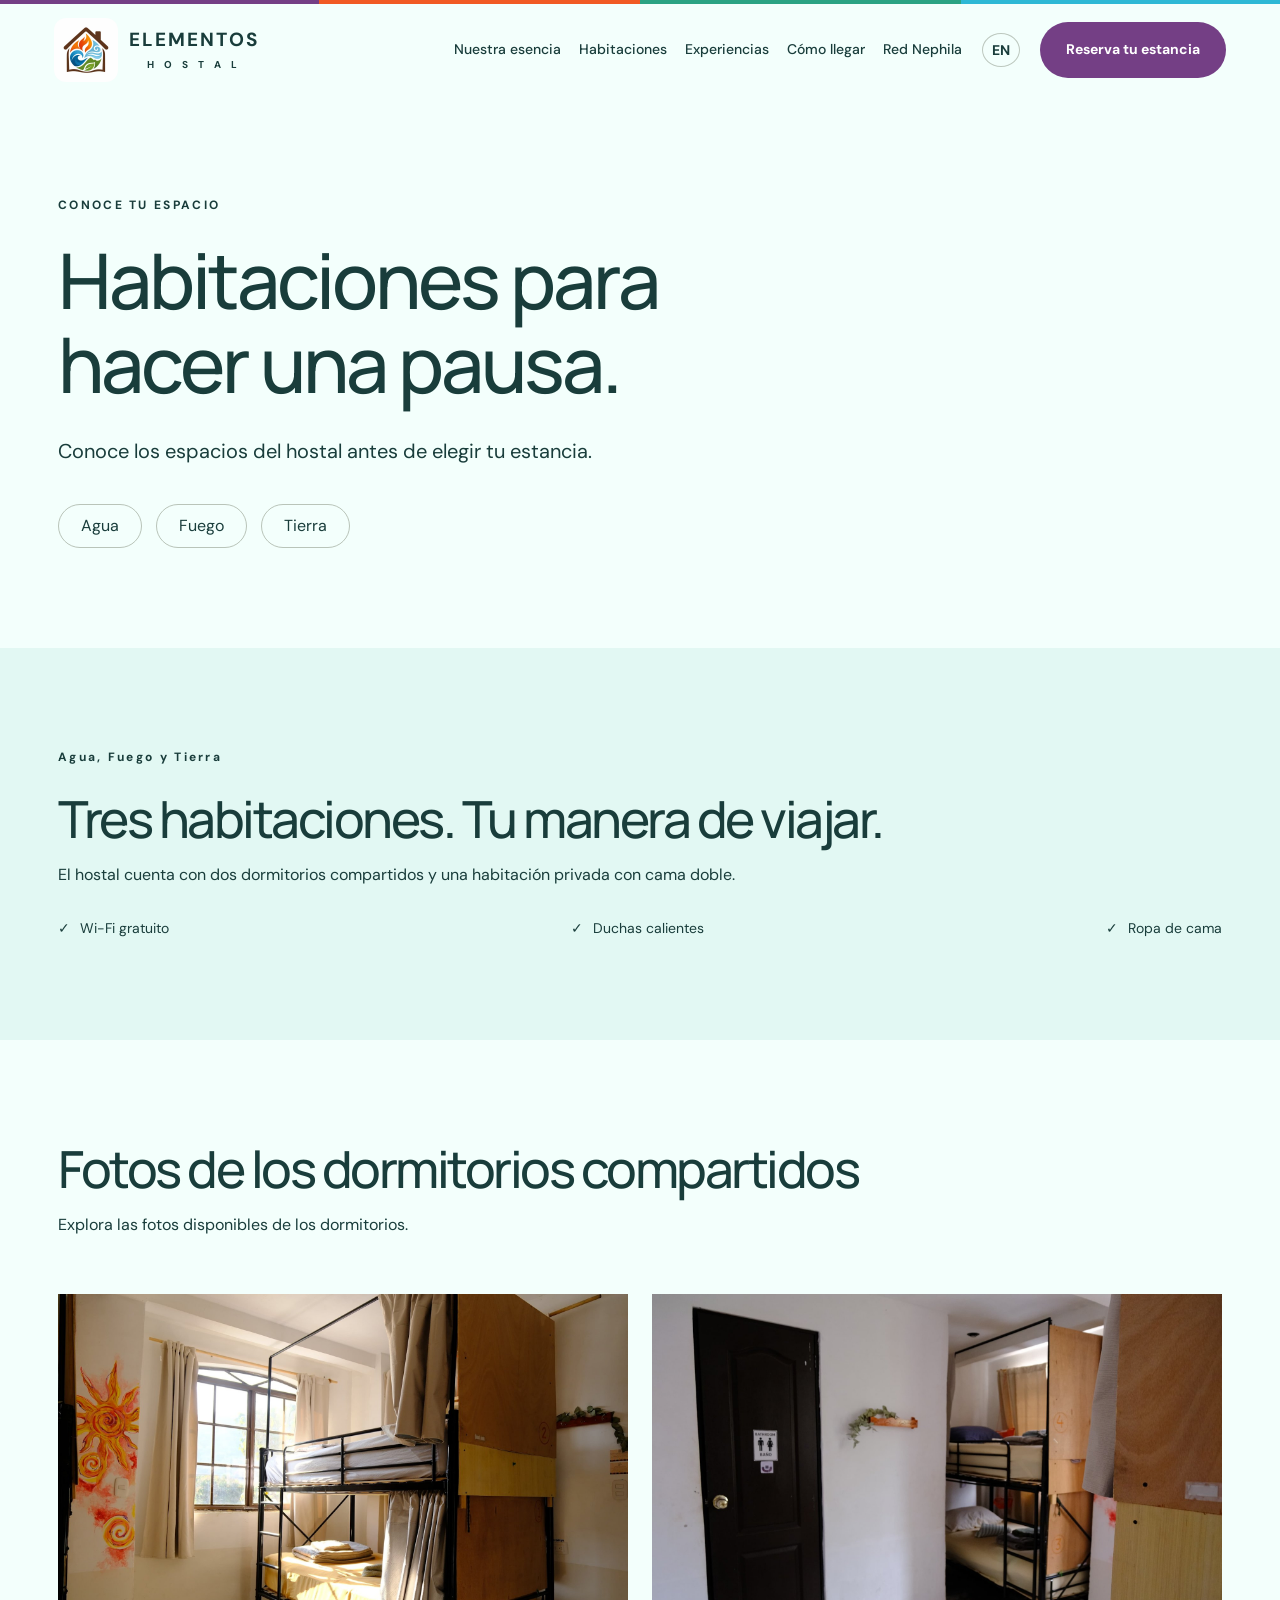
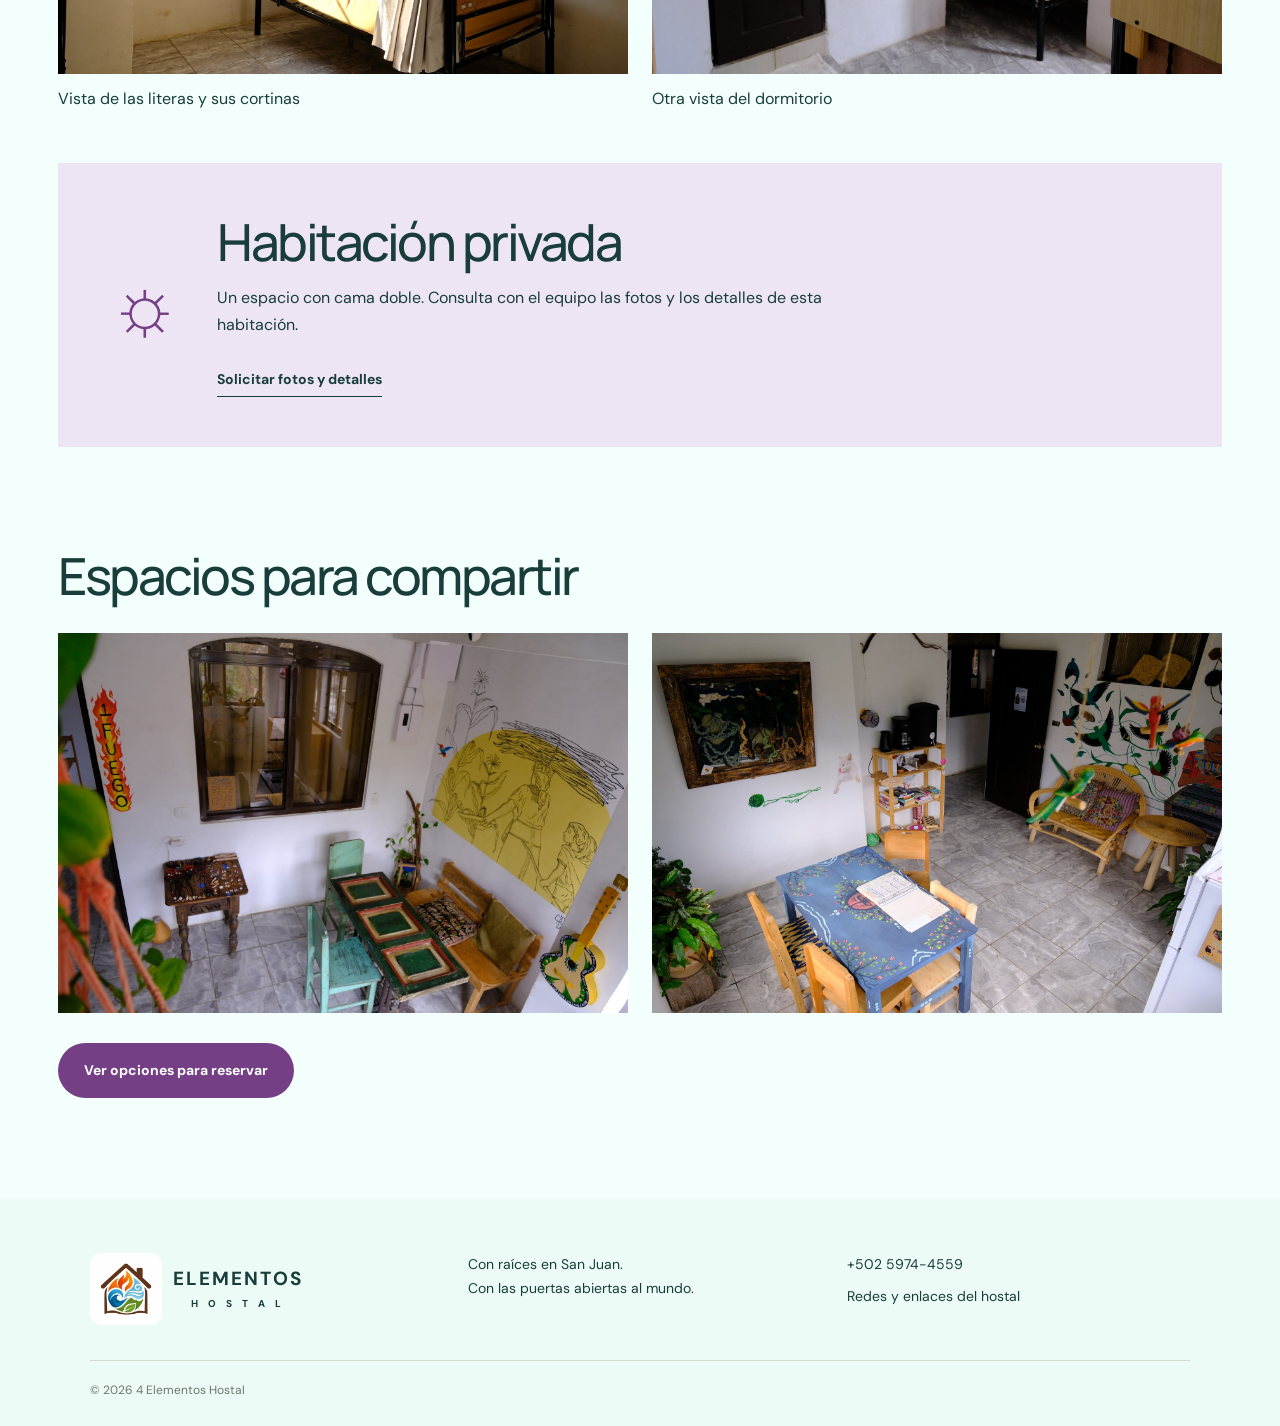
==== commit 827b4eba: "Use supplied hostel icon in header, footer and browser favicon" ====
--- a/habitaciones.html
+++ b/habitaciones.html
@@ -1,5 +1,5 @@
 <!doctype html>
-<html lang="es"><head><meta charset="utf-8"><meta name="viewport" content="width=device-width, initial-scale=1"><title>Habitaciones | 4 Elementos Hostal</title><meta name="description" content="Descansa, comparte y conecta en 4 Elementos Hostal. Hospedaje y experiencias comunitarias en San Juan La Laguna, Guatemala."><link rel="stylesheet" href="style.css?v=20261125"><link rel="icon" href="data:image/svg+xml,%3Csvg xmlns='http://www.w3.org/2000/svg' viewBox='0 0 100 100'%3E%3Crect width='100' height='100' rx='50' fill='%232c493e'/%3E%3Ctext x='50' y='74' text-anchor='middle' font-size='76' fill='white'%3E4%3C/text%3E%3C/svg%3E"></head>
-<body><a class="skip" href="#contenido">Ir al contenido</a><header><a class="brand" href="index.html#inicio" aria-label="4 Elementos Hostal, inicio"><span class="brand-mark">4</span><span>ELEMENTOS<small>H O S T A L</small></span></a><button class="menu" aria-expanded="false" aria-controls="nav">Menú</button><nav id="nav"><a href="index.html#nosotros">Nuestra esencia</a><a href="habitaciones.html">Habitaciones</a><a href="index.html#experiencias">Experiencias</a><a href="index.html#ubicacion">Cómo llegar</a><a href="red-nephila.html">Red Nephila</a></nav><a class="language" href="rooms-en.html" lang="en" hreflang="en" aria-label="Read this page in English">EN</a><a class="button header-book" href="index.html#reservar">Reserva tu estancia</a></header>
-<main id="contenido"><section class="page-hero wrap"><p class="eyebrow">CONOCE TU ESPACIO</p><h1>Habitaciones para<br>hacer una pausa.</h1><p>Conoce los espacios del hostal antes de elegir tu estancia.</p><div class="room-names"><span>Agua</span><span>Fuego</span><span>Tierra</span></div></section><section class="rooms"><div class="wrap"><p class="eyebrow">Agua, Fuego y Tierra</p><h2>Tres habitaciones. Tu manera de viajar.</h2><p>El hostal cuenta con dos dormitorios compartidos y una habitación privada con cama doble.</p><div class="amenities"><span>Wi-Fi gratuito</span><span>Duchas calientes</span><span>Ropa de cama</span></div></div></section><section class="wrap"><div class="section-head"><div><h2>Fotos de los dormitorios compartidos</h2><p>Explora las fotos disponibles de los dormitorios.</p></div></div><div class="room-gallery"><button data-photo="5" aria-label="Ampliar foto del dormitorio"><img src="assets/hostal-5.jpg" alt="Vista de las literas y sus cortinas"><span>Vista de las literas y sus cortinas</span></button><button data-photo="6" aria-label="Ampliar foto del dormitorio"><img src="assets/hostal-6.jpg" alt="Otra vista del dormitorio"><span>Otra vista del dormitorio</span></button></div><div class="private-detail"><span class="sun" aria-hidden="true">☼</span><div><h2>Habitación privada</h2><p>Un espacio con cama doble. Consulta con el equipo las fotos y los detalles de esta habitación.</p><a class="text-link" href="https://wa.me/50259744559?text=Hola%2C%20%C2%BFpodr%C3%ADan%20compartir%20fotos%20y%20detalles%20de%20la%20habitaci%C3%B3n%20privada%3F" target="_blank" rel="noopener">Solicitar fotos y detalles</a></div></div></section><section class="wrap shared-spaces"><h2>Espacios para compartir</h2><div class="room-gallery"><button data-photo="2" aria-label="Ampliar foto del área común"><img src="assets/hostal-2.jpg" alt="Arte local, guitarra y área de convivencia del hostal" loading="lazy"></button><button data-photo="4" aria-label="Ampliar foto del área común"><img src="assets/hostal-4.jpg" alt="Área común con libros y muebles pintados a mano" loading="lazy"></button></div><a class="button" href="index.html#reservar">Ver opciones para reservar</a></section></main><footer><a class="brand" href="index.html#inicio"><span class="brand-mark">4</span><span>ELEMENTOS<small>H O S T A L</small></span></a><p>Con raíces en San Juan.<br>Con las puertas abiertas al mundo.</p><div><a href="tel:+50259744559">+502 5974-4559</a><a href="https://linktr.ee/4elementoshostal" target="_blank" rel="noopener">Redes y enlaces del hostal</a></div><small>© <span id="year">2026</span> 4 Elementos Hostal</small></footer>
+<html lang="es"><head><meta charset="utf-8"><meta name="viewport" content="width=device-width, initial-scale=1"><title>Habitaciones | 4 Elementos Hostal</title><meta name="description" content="Descansa, comparte y conecta en 4 Elementos Hostal. Hospedaje y experiencias comunitarias en San Juan La Laguna, Guatemala."><link rel="stylesheet" href="style.css?v=20261126-icon"><link rel="icon" type="image/png" href="assets/favicon.png"></head>
+<body><a class="skip" href="#contenido">Ir al contenido</a><header><a class="brand" href="index.html#inicio" aria-label="4 Elementos Hostal, inicio"><img class="brand-icon" src="assets/hostel-icon.webp" alt="" width="64" height="64"><span>ELEMENTOS<small>H O S T A L</small></span></a><button class="menu" aria-expanded="false" aria-controls="nav">Menú</button><nav id="nav"><a href="index.html#nosotros">Nuestra esencia</a><a href="habitaciones.html">Habitaciones</a><a href="index.html#experiencias">Experiencias</a><a href="index.html#ubicacion">Cómo llegar</a><a href="red-nephila.html">Red Nephila</a></nav><a class="language" href="rooms-en.html" lang="en" hreflang="en" aria-label="Read this page in English">EN</a><a class="button header-book" href="index.html#reservar">Reserva tu estancia</a></header>
+<main id="contenido"><section class="page-hero wrap"><p class="eyebrow">CONOCE TU ESPACIO</p><h1>Habitaciones para<br>hacer una pausa.</h1><p>Conoce los espacios del hostal antes de elegir tu estancia.</p><div class="room-names"><span>Agua</span><span>Fuego</span><span>Tierra</span></div></section><section class="rooms"><div class="wrap"><p class="eyebrow">Agua, Fuego y Tierra</p><h2>Tres habitaciones. Tu manera de viajar.</h2><p>El hostal cuenta con dos dormitorios compartidos y una habitación privada con cama doble.</p><div class="amenities"><span>Wi-Fi gratuito</span><span>Duchas calientes</span><span>Ropa de cama</span></div></div></section><section class="wrap"><div class="section-head"><div><h2>Fotos de los dormitorios compartidos</h2><p>Explora las fotos disponibles de los dormitorios.</p></div></div><div class="room-gallery"><button data-photo="5" aria-label="Ampliar foto del dormitorio"><img src="assets/hostal-5.jpg" alt="Vista de las literas y sus cortinas"><span>Vista de las literas y sus cortinas</span></button><button data-photo="6" aria-label="Ampliar foto del dormitorio"><img src="assets/hostal-6.jpg" alt="Otra vista del dormitorio"><span>Otra vista del dormitorio</span></button></div><div class="private-detail"><span class="sun" aria-hidden="true">☼</span><div><h2>Habitación privada</h2><p>Un espacio con cama doble. Consulta con el equipo las fotos y los detalles de esta habitación.</p><a class="text-link" href="https://wa.me/50259744559?text=Hola%2C%20%C2%BFpodr%C3%ADan%20compartir%20fotos%20y%20detalles%20de%20la%20habitaci%C3%B3n%20privada%3F" target="_blank" rel="noopener">Solicitar fotos y detalles</a></div></div></section><section class="wrap shared-spaces"><h2>Espacios para compartir</h2><div class="room-gallery"><button data-photo="2" aria-label="Ampliar foto del área común"><img src="assets/hostal-2.jpg" alt="Arte local, guitarra y área de convivencia del hostal" loading="lazy"></button><button data-photo="4" aria-label="Ampliar foto del área común"><img src="assets/hostal-4.jpg" alt="Área común con libros y muebles pintados a mano" loading="lazy"></button></div><a class="button" href="index.html#reservar">Ver opciones para reservar</a></section></main><footer><a class="brand" href="index.html#inicio"><img class="brand-icon" src="assets/hostel-icon.webp" alt="" width="64" height="64"><span>ELEMENTOS<small>H O S T A L</small></span></a><p>Con raíces en San Juan.<br>Con las puertas abiertas al mundo.</p><div><a href="tel:+50259744559">+502 5974-4559</a><a href="https://linktr.ee/4elementoshostal" target="_blank" rel="noopener">Redes y enlaces del hostal</a></div><small>© <span id="year">2026</span> 4 Elementos Hostal</small></footer>
 <dialog aria-label="Galería de fotos"><button class="close" aria-label="Cerrar galería">Cerrar ×</button><img alt=""><p></p></dialog><script src="app.js"></script></body></html>
--- a/style.css
+++ b/style.css
@@ -12,3 +12,7 @@
 .brand-mark{color:var(--purple)}.button{background:var(--purple);border-radius:28px}.button:hover{background:#563063}.sand{background:#a8ded5;color:#193d3b}.sand:hover{background:#c5eee7}.elements{background:#dffafa;border-color:#a8ded5}.elements span:nth-child(1){color:#743f85}.elements span:nth-child(2){color:#087186}.elements span:nth-child(3){color:#ae3b12}.elements span:nth-child(4){color:#07583e}.rooms{background:#e2f8f3}.private-room{background:var(--purple)}.private-detail{background:#eee5f4}.language:hover{background:#a8ded5}.booking{background:#07583e}.booking .sand{background:#a8ded5;color:#193d3b}.ethos{display:grid;grid-template-columns:.85fr 1.15fr;align-items:center;gap:70px;padding-top:20px}.ethos-art{object-fit:contain;max-height:420px}.ethos h2{color:var(--purple)}.ethos p:not(.eyebrow){max-width:640px;font-size:18px}.nephila-hero{background:#def8f8;color:var(--ink)}.nephila-layout{display:grid;grid-template-columns:1.3fr 1fr;align-items:center;gap:20px;padding-top:70px;padding-bottom:70px}.nephila-hero h1{font-size:clamp(48px,5.5vw,78px);letter-spacing:-3px;color:var(--purple)}.nephila-hero p:not(.eyebrow){font-size:20px;margin:26px 0}.nephila-layout>img{object-fit:contain;width:100%}.network-story{display:grid;grid-template-columns:1.3fr .7fr;gap:80px;align-items:center}.network-story h3{margin-top:38px}.network-story p:not(.eyebrow){font-size:18px}.network-story>img{height:560px;object-fit:contain}.collaboration{background:#e6dcf0}.collaboration h2{max-width:800px}.role-copy{font-size:21px;max-width:800px;margin-bottom:42px}.benefit-grid{padding:0;list-style:none;display:grid;grid-template-columns:repeat(3,1fr);gap:26px;margin:28px 0}.benefit-grid li{border-top:4px solid var(--purple);padding:22px 0;font-size:18px}.benefit-grid li:nth-child(2){border-color:#279f82}.benefit-grid li:nth-child(3){border-color:#f15a24}.benefit-note{max-width:800px;font-size:15px}.network-stays p{max-width:670px;font-size:18px}.join-network{background:#a8ded5;text-align:center}.join-network p:not(.eyebrow){max-width:560px;margin:25px auto}.join-network .wrap{padding-top:70px;padding-bottom:70px}footer{background:#edfbf6}
 @media(max-width:760px){.ethos{grid-template-columns:1fr;gap:10px;padding-top:0}.ethos-art{height:280px}.nephila-layout{grid-template-columns:1fr;padding-top:55px;padding-bottom:30px;gap:0}.nephila-layout>img{height:260px}.nephila-hero h1{font-size:52px;letter-spacing:-2px}.network-story{grid-template-columns:1fr;gap:25px}.network-story>img{height:360px}.benefit-grid{grid-template-columns:1fr;gap:0}.benefit-grid li{padding:20px 0}.role-copy{font-size:19px}}
 @media(max-width:360px){.header-book{display:none}.nephila-hero h1{font-size:44px}}
+
+.hostel-events{background:#eee5f5;margin-bottom:90px}.events-intro{max-width:760px;margin:24px 0 40px;font-size:18px}.events-grid{display:grid;grid-template-columns:repeat(4,minmax(0,1fr));gap:22px;align-items:start}.event-card{background:var(--paper);border-radius:18px;overflow:hidden;box-shadow:0 5px 16px #432d4f0d}.event-card>img{height:190px;object-fit:cover}.event-body{padding:22px}.event-body .eyebrow{font-size:10px;letter-spacing:1px;margin-bottom:14px}.event-body h3{font-size:24px;letter-spacing:-.7px;line-height:1.2;min-height:58px}.event-price{font-weight:700;color:var(--purple)}.event-body details{padding-bottom:0}.event-body summary{font-size:14px}.event-body dl{font-size:14px}.event-body dt{font-weight:700;margin-top:14px}.event-body dd{margin:3px 0}.event-policy{font-size:13px}.event-body .text-link{font-size:13px}@media(max-width:1050px){.events-grid{grid-template-columns:repeat(2,minmax(0,1fr))}}@media(max-width:520px){.events-grid{grid-template-columns:1fr}.event-card>img{height:220px}.event-body h3{min-height:0}.hostel-events{margin-bottom:60px}}
+
+.brand-icon{width:64px;height:64px;object-fit:contain;flex-shrink:0;border-radius:12px}footer .brand-icon{width:72px;height:72px}@media(max-width:1050px){header .brand-icon{width:50px;height:50px}}@media(max-width:520px){header .brand-icon{width:40px;height:40px;border-radius:8px}}
